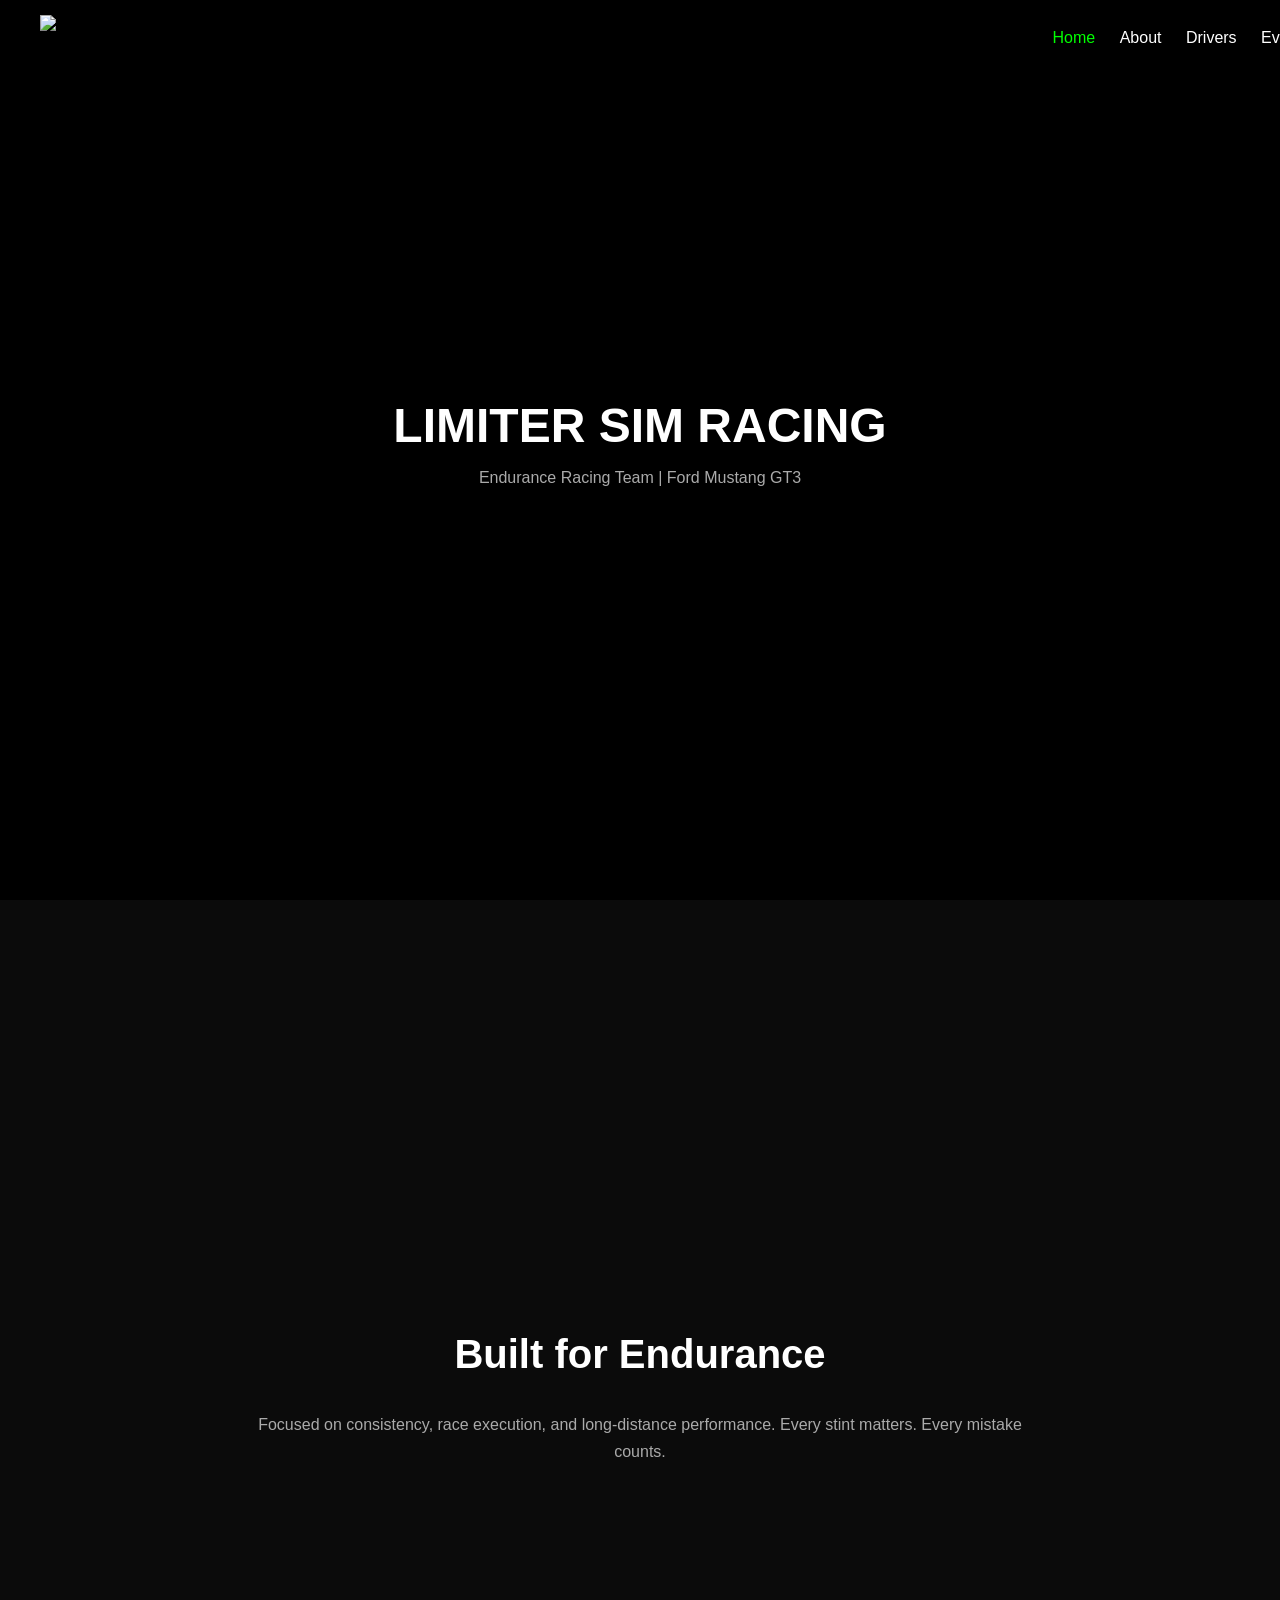
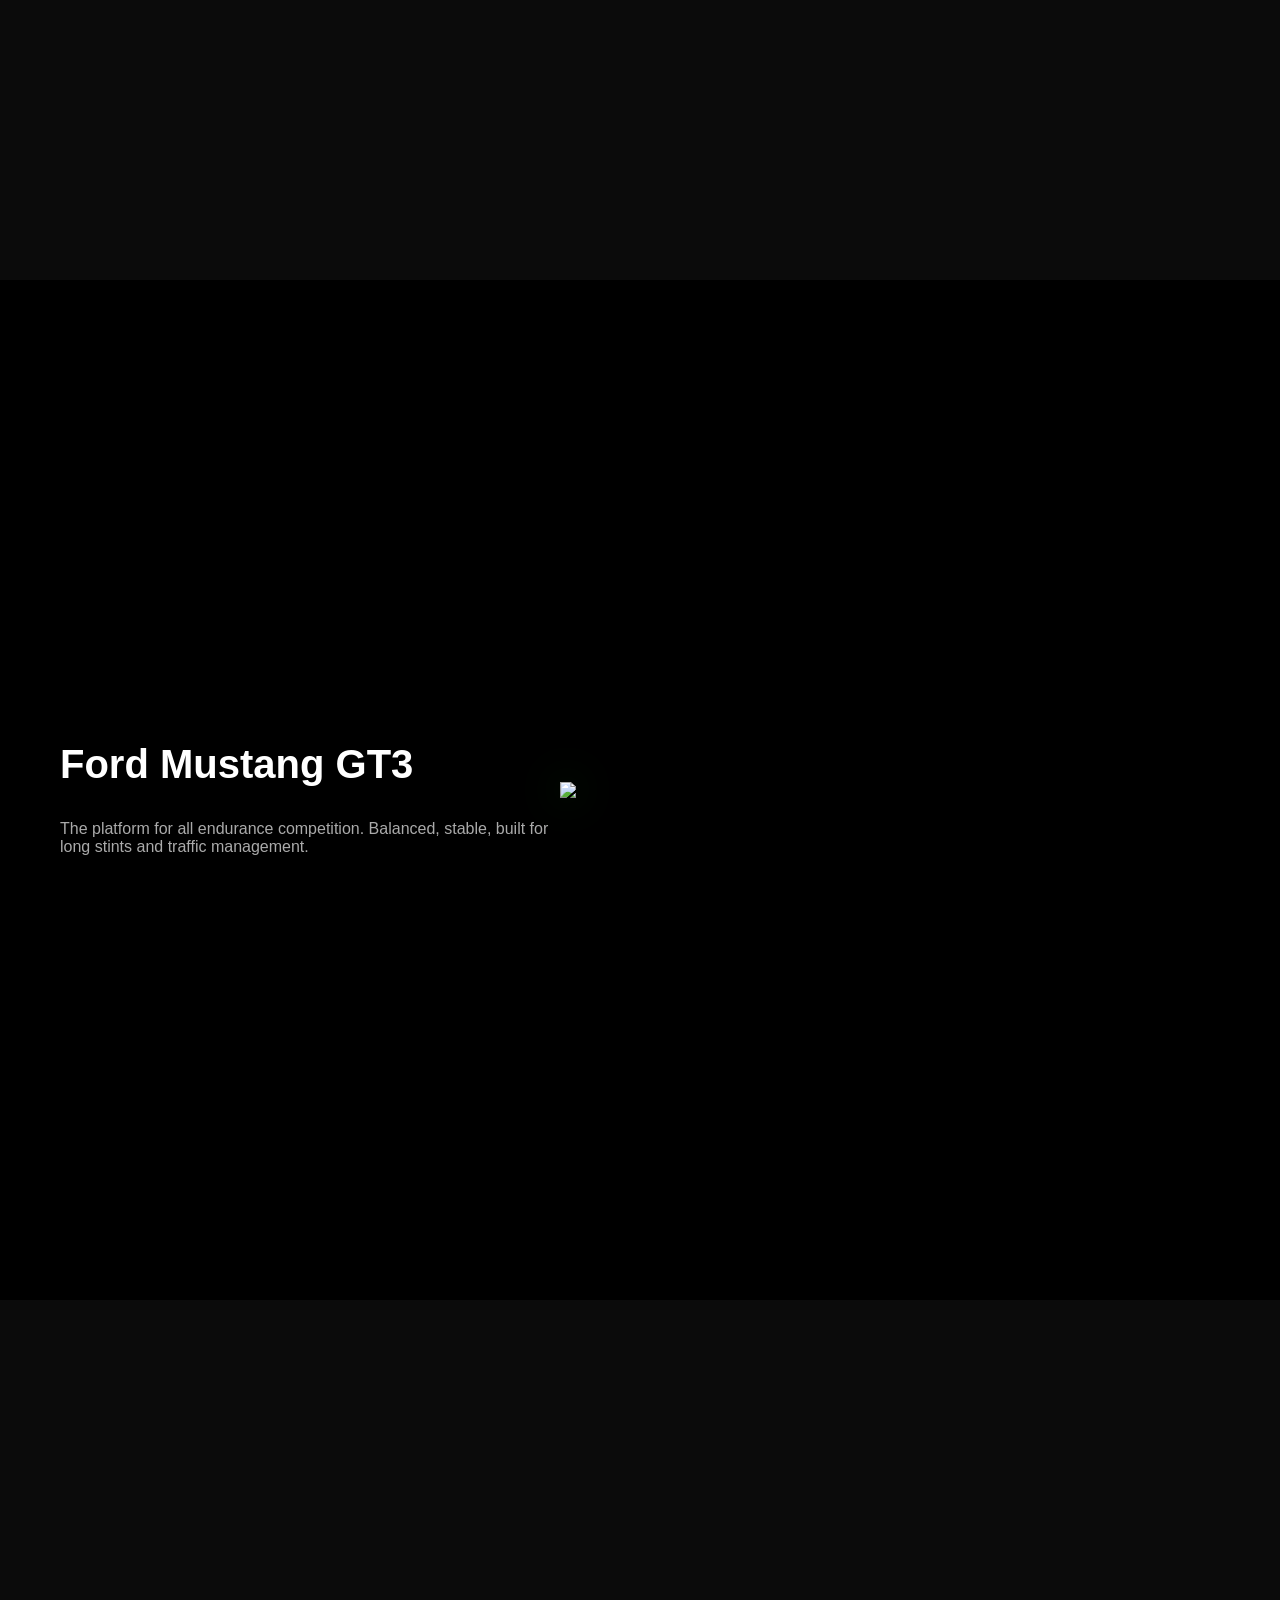
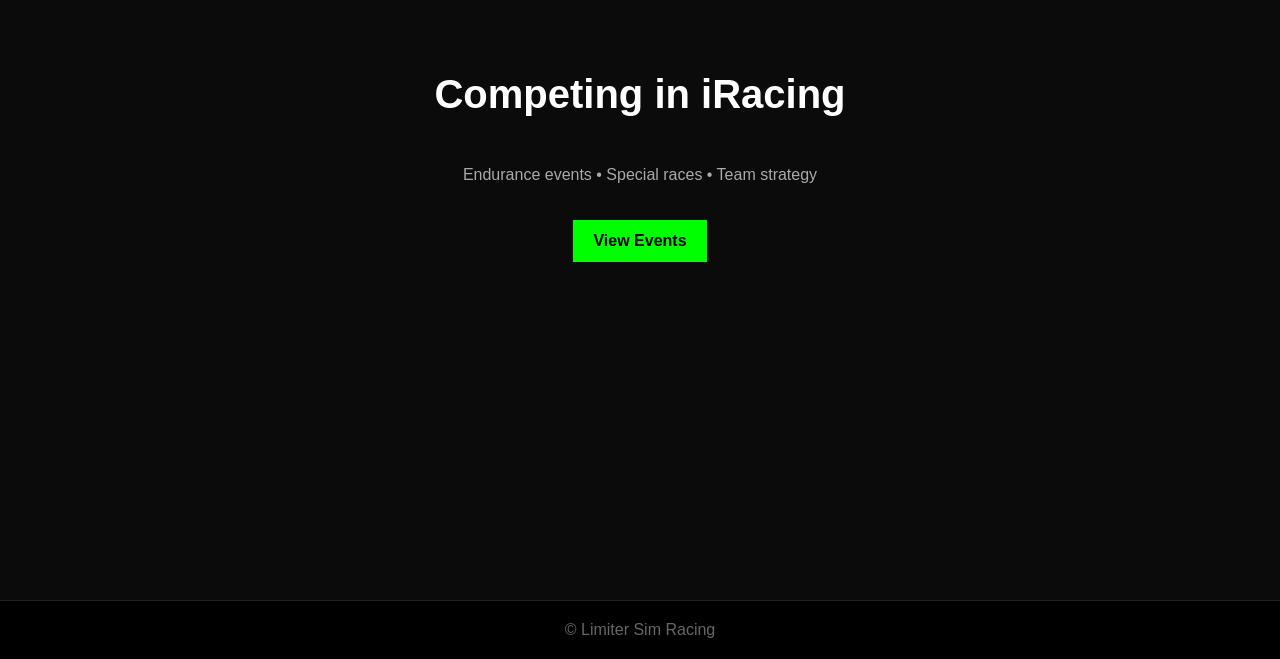
==== index.html @ 350b618d "Update index.html" ====
<!DOCTYPE html>
<html lang="en">
<head>
  <meta charset="UTF-8">
  <title>Limiter Sim Racing</title>
</head>

<body style="margin:0; font-family:Arial, sans-serif; background:black; color:white; overflow-x:hidden; scroll-snap-type:y mandatory;">

<!-- HEADER -->
<header style="
  position:fixed;
  top:0;
  left:0;
  width:100%;
  display:flex;
  justify-content:space-between;
  align-items:center;
  padding:15px 40px;
  background:rgba(0,0,0,0.6);
  backdrop-filter:blur(8px);
  z-index:10;
">

  <img src="https://i.imgur.com/E2GYcym.png" style="height:45px;">

  <nav>
    <a href="index.html" style="color:#00ff00; margin:0 10px; text-decoration:none;">Home</a>
    <a href="about.html" style="color:white; margin:0 10px; text-decoration:none;">About</a>
    <a href="drivers.html" style="color:white; margin:0 10px; text-decoration:none;">Drivers</a>
    <a href="events.html" style="color:white; margin:0 10px; text-decoration:none;">Events</a>
  </nav>

</header>

<!-- SLIDE 1 -->
<section style="
  height:100vh;
  scroll-snap-align:start;
  display:flex;
  align-items:center;
  justify-content:center;
  flex-direction:column;
  text-align:center;
  background:url('YOUR_MUSTANG_IMAGE_URL') center/cover no-repeat;
  position:relative;
">

  <div style="background:rgba(0,0,0,0.6); padding:40px; border-radius:10px;">
    <h1 style="font-size:3em; margin:0;">LIMITER SIM RACING</h1>
    <p style="color:#aaa;">Endurance Racing Team | Ford Mustang GT3</p>
  </div>

</section>

<!-- SLIDE 2 -->
<section style="
  height:100vh;
  scroll-snap-align:start;
  display:flex;
  align-items:center;
  justify-content:center;
  background:#0b0b0b;
  padding:40px;
">

  <div style="max-width:800px; text-align:center;">
    <h2 style="font-size:2.5em;">Built for Endurance</h2>
    <p style="color:#aaa; line-height:1.7;">
      Focused on consistency, race execution, and long-distance performance.
      Every stint matters. Every mistake counts.
    </p>
  </div>

</section>

<!-- SLIDE 3 -->
<section style="
  height:100vh;
  scroll-snap-align:start;
  display:flex;
  align-items:center;
  justify-content:space-between;
  padding:60px;
  background:#000;
">

  <div style="max-width:500px;">
    <h2 style="font-size:2.5em;">Ford Mustang GT3</h2>
    <p style="color:#aaa;">
      The platform for all endurance competition.
      Balanced, stable, built for long stints and traffic management.
    </p>
  </div>

  <img src="YOUR_MUSTANG_IMAGE_URL"
       style="width:60%; filter:drop-shadow(0 0 20px rgba(0,255,0,0.2));">

</section>

<!-- SLIDE 4 -->
<section style="
  height:100vh;
  scroll-snap-align:start;
  display:flex;
  align-items:center;
  justify-content:center;
  flex-direction:column;
  background:#0b0b0b;
">

  <h2 style="font-size:2.5em;">Competing in iRacing</h2>
  <p style="color:#aaa;">Endurance events • Special races • Team strategy</p>

  <a href="events.html" style="
    margin-top:20px;
    background:#00ff00;
    color:black;
    padding:12px 20px;
    text-decoration:none;
    font-weight:bold;
  ">View Events</a>

</section>

<!-- FOOTER -->
<section style="
  padding:20px;
  text-align:center;
  background:black;
  color:#666;
  border-top:1px solid #222;
">

  © Limiter Sim Racing

</section>

</body>
</html>
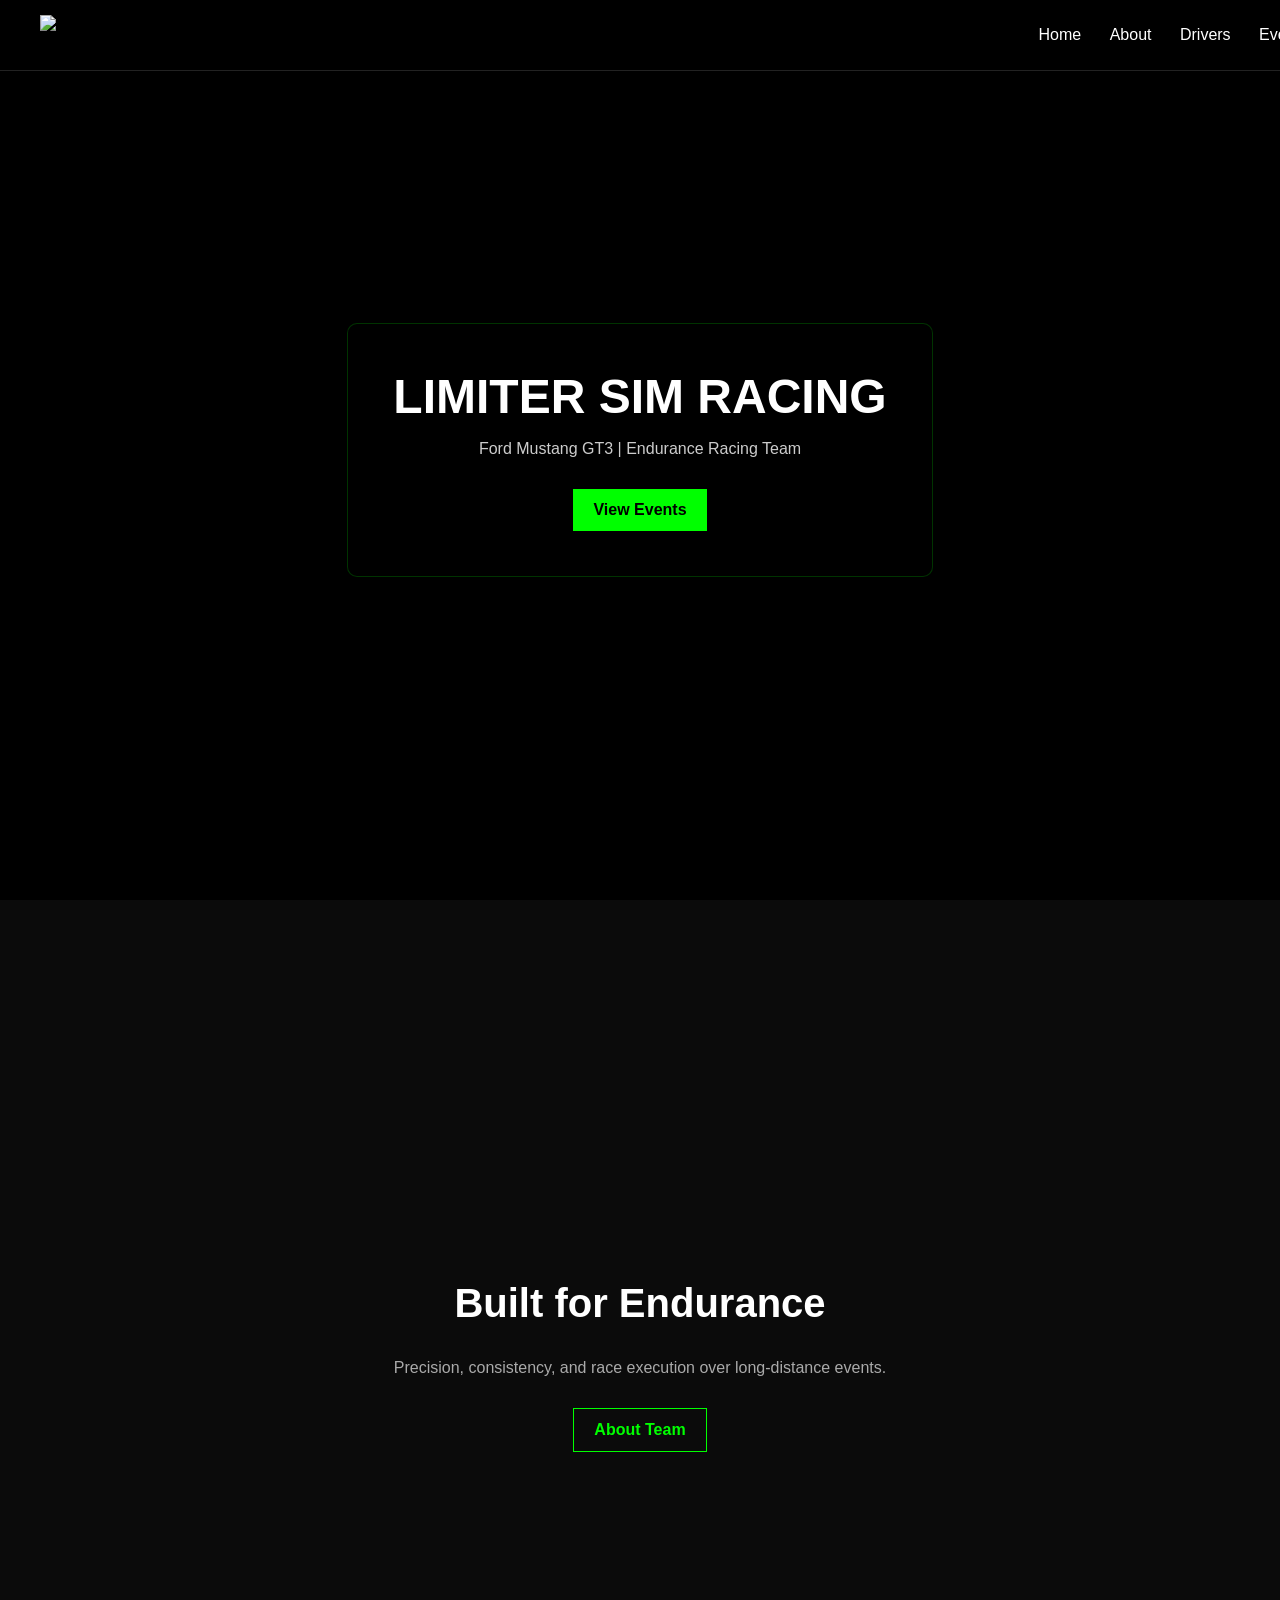
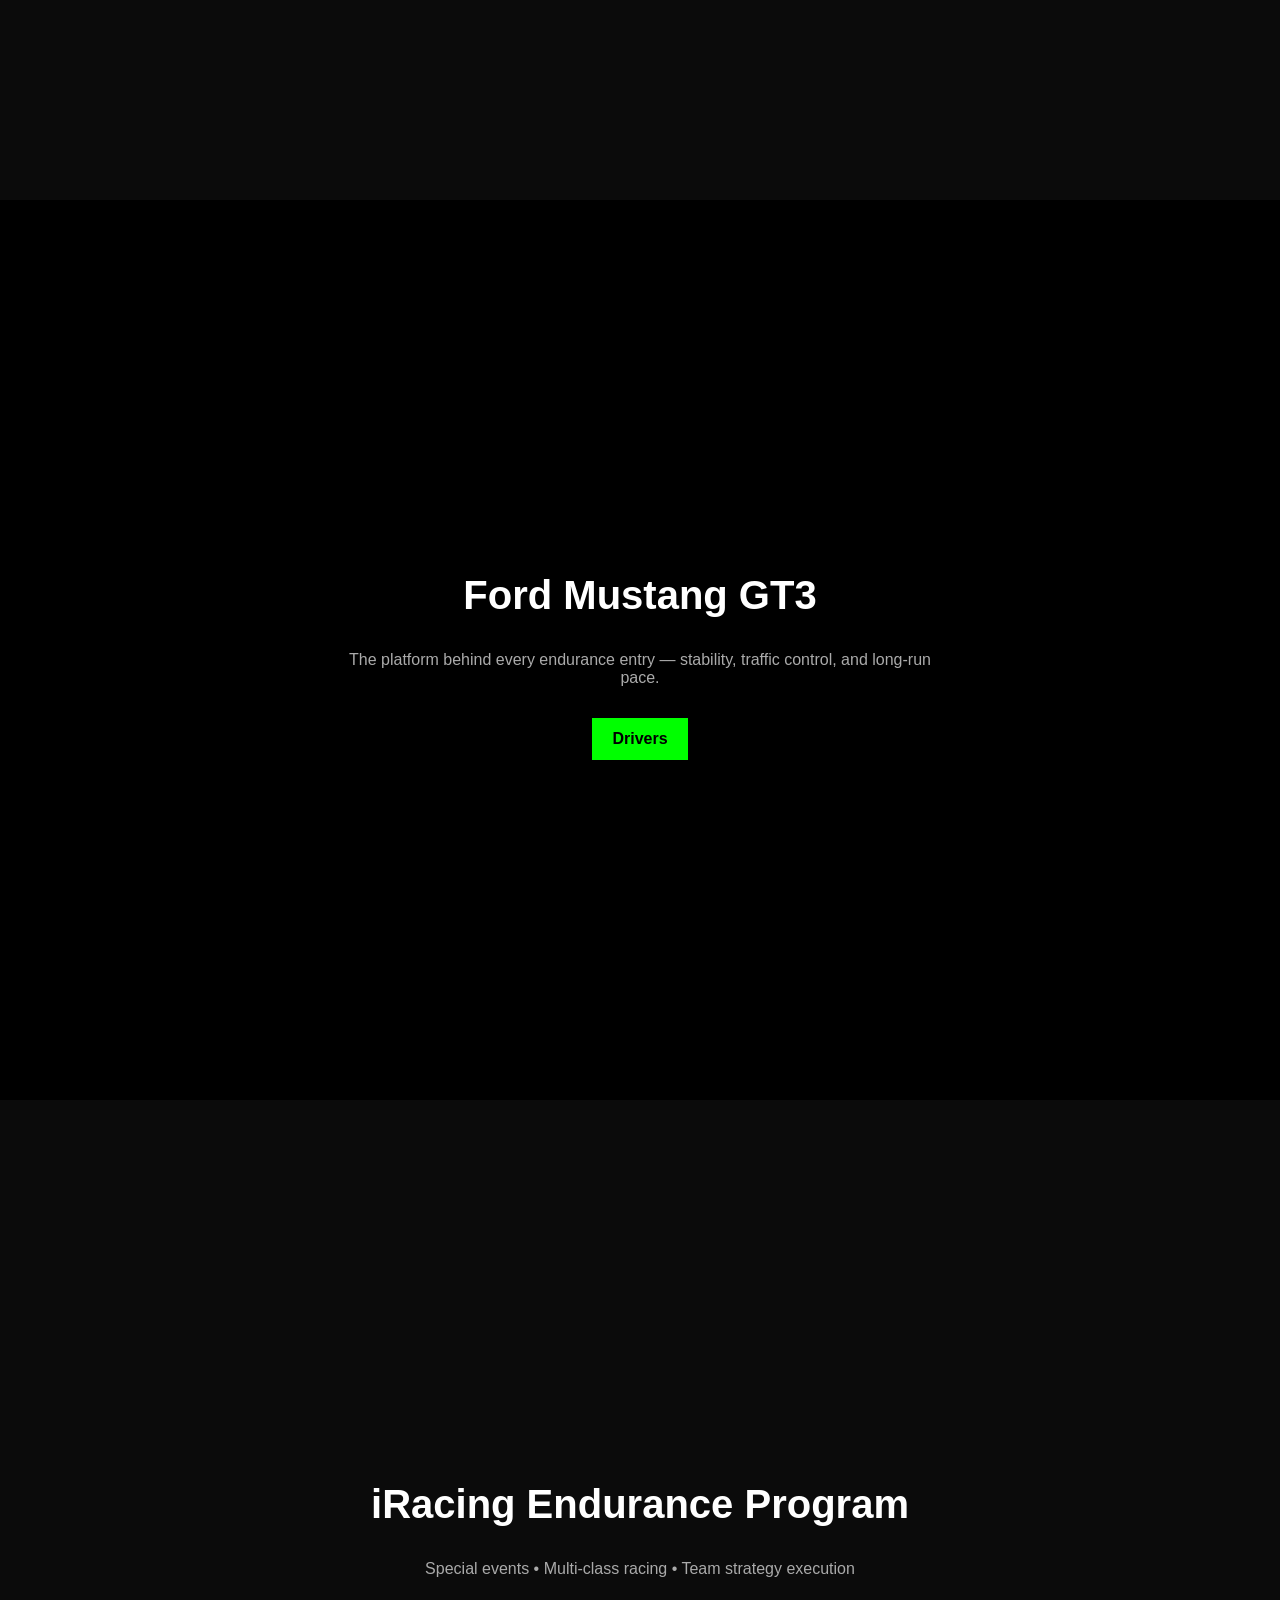
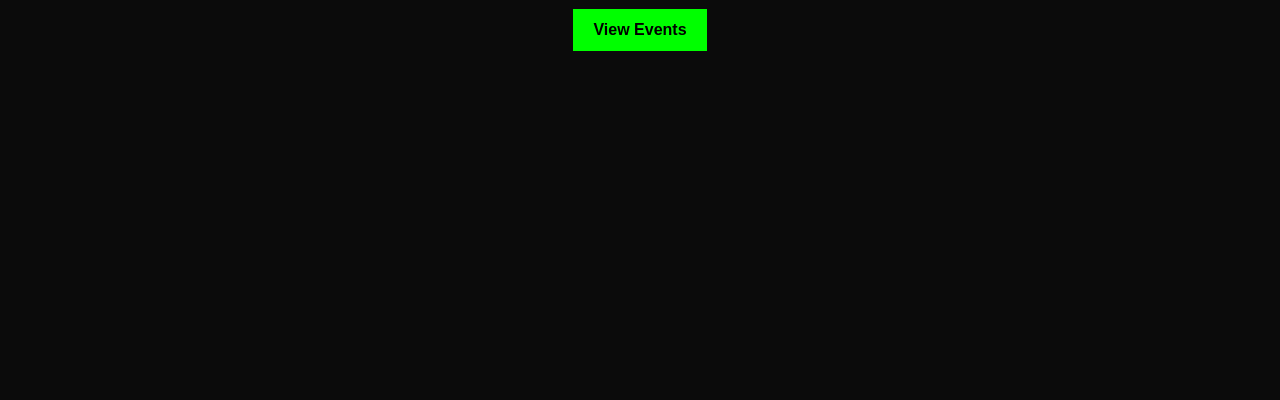
==== commit d9ded747: "Update index.html" ====
--- a/index.html
+++ b/index.html
@@ -1,139 +1,203 @@
 <!DOCTYPE html>
 <html lang="en">
 <head>
-  <meta charset="UTF-8">
-  <title>Limiter Sim Racing</title>
+<meta charset="UTF-8">
+<title>Limiter Sim Racing</title>
+
+<style>
+
+body {
+  margin: 0;
+  font-family: Arial, sans-serif;
+  background: black;
+  color: white;
+  overflow-x: hidden;
+  scroll-snap-type: y mandatory;
+}
+
+html {
+  scroll-behavior: smooth;
+}
+
+/* ---------- HEADER ---------- */
+header {
+  position: fixed;
+  top: 0;
+  width: 100%;
+  display: flex;
+  justify-content: space-between;
+  align-items: center;
+  padding: 15px 40px;
+  background: rgba(0,0,0,0.6);
+  backdrop-filter: blur(10px);
+  z-index: 10;
+  border-bottom: 1px solid #222;
+}
+
+nav a {
+  color: white;
+  margin: 0 12px;
+  text-decoration: none;
+  position: relative;
+  transition: 0.3s ease;
+}
+
+nav a::after {
+  content: "";
+  position: absolute;
+  left: 0;
+  bottom: -4px;
+  width: 0%;
+  height: 2px;
+  background: #00ff00;
+  transition: 0.3s ease;
+}
+
+nav a:hover {
+  color: #00ff00;
+  text-shadow: 0 0 10px #00ff00;
+}
+
+nav a:hover::after {
+  width: 100%;
+}
+
+/* ---------- SLIDES ---------- */
+section {
+  height: 100vh;
+  scroll-snap-align: start;
+  display: flex;
+  align-items: center;
+  justify-content: center;
+  text-align: center;
+
+  opacity: 0;
+  transform: translateY(30px);
+  animation: fadeIn 1s forwards;
+}
+
+section:nth-child(2) { animation-delay: 0.1s; }
+section:nth-child(3) { animation-delay: 0.2s; }
+section:nth-child(4) { animation-delay: 0.3s; }
+
+@keyframes fadeIn {
+  to { opacity: 1; transform: translateY(0); }
+}
+
+/* ---------- HERO IMAGE ---------- */
+.hero {
+  background: url('https://i.imgur.com/haM5LN7.png') center/cover no-repeat;
+  position: relative;
+}
+
+.overlay {
+  background: rgba(0,0,0,0.55);
+  padding: 45px;
+  border-radius: 10px;
+  border: 1px solid rgba(0,255,0,0.2);
+}
+
+/* ---------- BACKGROUNDS ---------- */
+.dark { background: #0b0b0b; }
+.black { background: black; }
+
+/* ---------- BUTTONS ---------- */
+.btn {
+  display: inline-block;
+  padding: 12px 20px;
+  margin-top: 15px;
+  text-decoration: none;
+  font-weight: bold;
+  transition: 0.3s ease;
+}
+
+.btn-green {
+  background: #00ff00;
+  color: black;
+}
+
+.btn-green:hover {
+  transform: translateY(-3px);
+  box-shadow: 0 0 18px rgba(0,255,0,0.4);
+}
+
+.btn-outline {
+  border: 1px solid #00ff00;
+  color: #00ff00;
+}
+
+.btn-outline:hover {
+  background: #00ff00;
+  color: black;
+  transform: translateY(-3px);
+  box-shadow: 0 0 18px rgba(0,255,0,0.4);
+}
+
+</style>
 </head>
 
-<body style="margin:0; font-family:Arial, sans-serif; background:black; color:white; overflow-x:hidden; scroll-snap-type:y mandatory;">
+<body>
 
 <!-- HEADER -->
-<header style="
-  position:fixed;
-  top:0;
-  left:0;
-  width:100%;
-  display:flex;
-  justify-content:space-between;
-  align-items:center;
-  padding:15px 40px;
-  background:rgba(0,0,0,0.6);
-  backdrop-filter:blur(8px);
-  z-index:10;
-">
-
-  <img src="https://i.imgur.com/E2GYcym.png" style="height:45px;">
+<header>
+
+  <img src="https://i.imgur.com/3GLnckE.png" style="height:40px;">
 
   <nav>
-    <a href="index.html" style="color:#00ff00; margin:0 10px; text-decoration:none;">Home</a>
-    <a href="about.html" style="color:white; margin:0 10px; text-decoration:none;">About</a>
-    <a href="drivers.html" style="color:white; margin:0 10px; text-decoration:none;">Drivers</a>
-    <a href="events.html" style="color:white; margin:0 10px; text-decoration:none;">Events</a>
+    <a href="index.html">Home</a>
+    <a href="about.html">About</a>
+    <a href="drivers.html">Drivers</a>
+    <a href="events.html">Events</a>
   </nav>
 
 </header>
 
-<!-- SLIDE 1 -->
-<section style="
-  height:100vh;
-  scroll-snap-align:start;
-  display:flex;
-  align-items:center;
-  justify-content:center;
-  flex-direction:column;
-  text-align:center;
-  background:url('YOUR_MUSTANG_IMAGE_URL') center/cover no-repeat;
-  position:relative;
-">
-
-  <div style="background:rgba(0,0,0,0.6); padding:40px; border-radius:10px;">
+<!-- SLIDE 1 (SPA HERO) -->
+<section class="hero">
+
+  <div class="overlay">
     <h1 style="font-size:3em; margin:0;">LIMITER SIM RACING</h1>
-    <p style="color:#aaa;">Endurance Racing Team | Ford Mustang GT3</p>
+    <p style="color:#ccc;">Ford Mustang GT3 | Endurance Racing Team</p>
+
+    <a href="events.html" class="btn btn-green">View Events</a>
   </div>
 
 </section>
 
 <!-- SLIDE 2 -->
-<section style="
-  height:100vh;
-  scroll-snap-align:start;
-  display:flex;
-  align-items:center;
-  justify-content:center;
-  background:#0b0b0b;
-  padding:40px;
-">
-
-  <div style="max-width:800px; text-align:center;">
+<section class="dark">
+  <div>
     <h2 style="font-size:2.5em;">Built for Endurance</h2>
-    <p style="color:#aaa; line-height:1.7;">
-      Focused on consistency, race execution, and long-distance performance.
-      Every stint matters. Every mistake counts.
+    <p style="color:#aaa; max-width:600px;">
+      Precision, consistency, and race execution over long-distance events.
     </p>
-  </div>
-
+
+    <a href="about.html" class="btn btn-outline">About Team</a>
+  </div>
 </section>
 
 <!-- SLIDE 3 -->
-<section style="
-  height:100vh;
-  scroll-snap-align:start;
-  display:flex;
-  align-items:center;
-  justify-content:space-between;
-  padding:60px;
-  background:#000;
-">
-
-  <div style="max-width:500px;">
+<section class="black">
+  <div>
     <h2 style="font-size:2.5em;">Ford Mustang GT3</h2>
+    <p style="color:#aaa; max-width:600px;">
+      The platform behind every endurance entry — stability, traffic control, and long-run pace.
+    </p>
+
+    <a href="drivers.html" class="btn btn-green">Drivers</a>
+  </div>
+</section>
+
+<!-- SLIDE 4 -->
+<section class="dark">
+  <div>
+    <h2 style="font-size:2.5em;">iRacing Endurance Program</h2>
     <p style="color:#aaa;">
-      The platform for all endurance competition.
-      Balanced, stable, built for long stints and traffic management.
+      Special events • Multi-class racing • Team strategy execution
     </p>
-  </div>
-
-  <img src="YOUR_MUSTANG_IMAGE_URL"
-       style="width:60%; filter:drop-shadow(0 0 20px rgba(0,255,0,0.2));">
-
-</section>
-
-<!-- SLIDE 4 -->
-<section style="
-  height:100vh;
-  scroll-snap-align:start;
-  display:flex;
-  align-items:center;
-  justify-content:center;
-  flex-direction:column;
-  background:#0b0b0b;
-">
-
-  <h2 style="font-size:2.5em;">Competing in iRacing</h2>
-  <p style="color:#aaa;">Endurance events • Special races • Team strategy</p>
-
-  <a href="events.html" style="
-    margin-top:20px;
-    background:#00ff00;
-    color:black;
-    padding:12px 20px;
-    text-decoration:none;
-    font-weight:bold;
-  ">View Events</a>
-
-</section>
-
-<!-- FOOTER -->
-<section style="
-  padding:20px;
-  text-align:center;
-  background:black;
-  color:#666;
-  border-top:1px solid #222;
-">
-
-  © Limiter Sim Racing
-
+
+    <a href="events.html" class="btn btn-green">View Events</a>
+  </div>
 </section>
 
 </body>
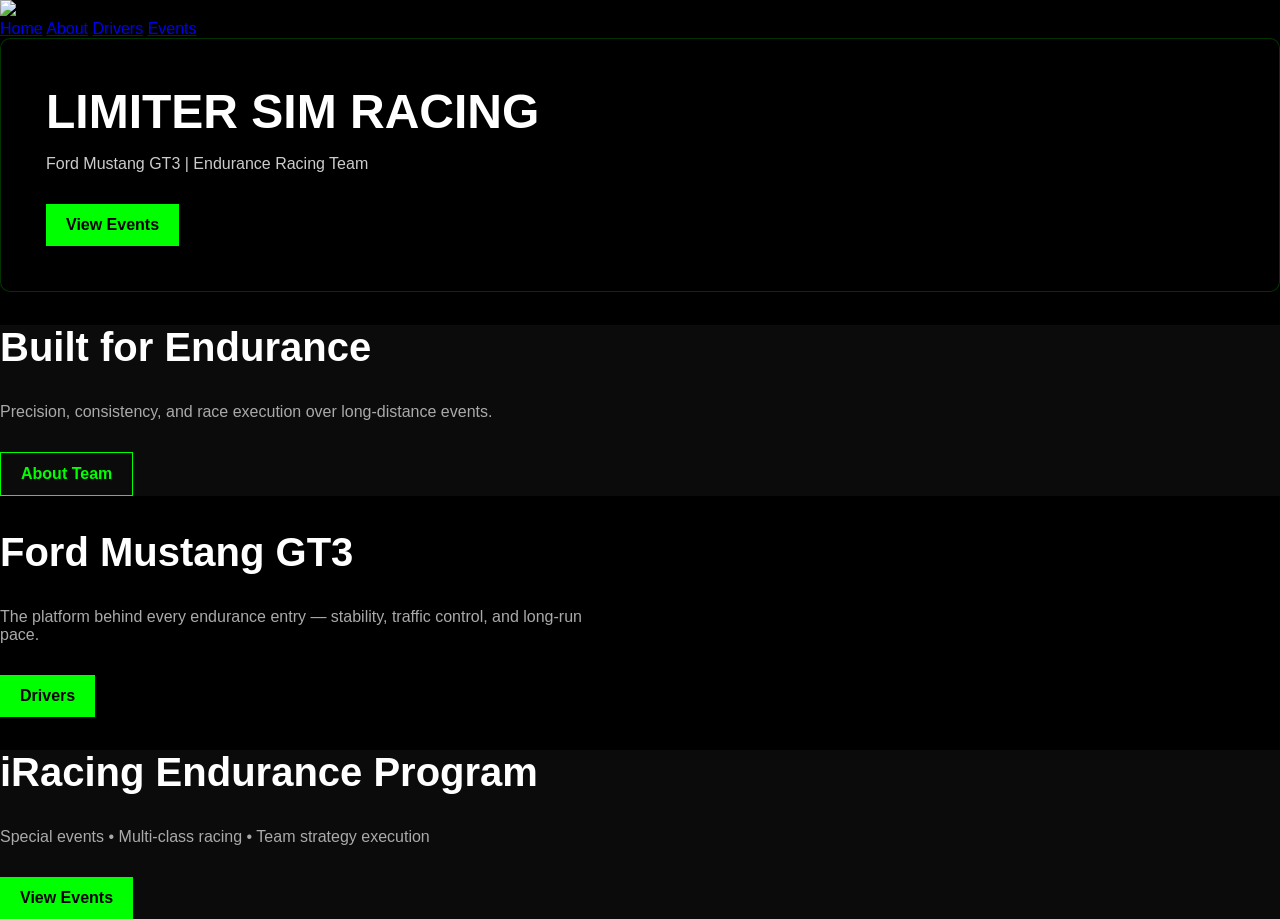
==== commit a68e2428: "Update index.html" ====
--- a/index.html
+++ b/index.html
@@ -19,48 +19,23 @@
   scroll-behavior: smooth;
 }
 
-/* ---------- HEADER ---------- */
-header {
-  position: fixed;
-  top: 0;
-  width: 100%;
-  display: flex;
-  justify-content: space-between;
-  align-items: center;
-  padding: 15px 40px;
-  background: rgba(0,0,0,0.6);
-  backdrop-filter: blur(10px);
-  z-index: 10;
-  border-bottom: 1px solid #222;
-}
+<header>
 
-nav a {
-  color: white;
-  margin: 0 12px;
-  text-decoration: none;
-  position: relative;
-  transition: 0.3s ease;
-}
+  <!-- TEAM LOGO (LEFT) -->
+  <img src="https://i.imgur.com/E2GYcym.png" style="height:45px;">
 
-nav a::after {
-  content: "";
-  position: absolute;
-  left: 0;
-  bottom: -4px;
-  width: 0%;
-  height: 2px;
-  background: #00ff00;
-  transition: 0.3s ease;
-}
+  <!-- NAV -->
+  <nav>
+    <a href="index.html">Home</a>
+    <a href="about.html">About</a>
+    <a href="drivers.html">Drivers</a>
+    <a href="events.html">Events</a>
+  </nav>
 
-nav a:hover {
-  color: #00ff00;
-  text-shadow: 0 0 10px #00ff00;
-}
-
-nav a:hover::after {
-  width: 100%;
-}
+  <!-- OEM / PARTNER BADGE (RIGHT) -->
+  <img src="https://i.imgur.com/3GLnckE.png"
+       style="height:28px; opacity:0.8;">
+</header>
 
 /* ---------- SLIDES ---------- */
 section {
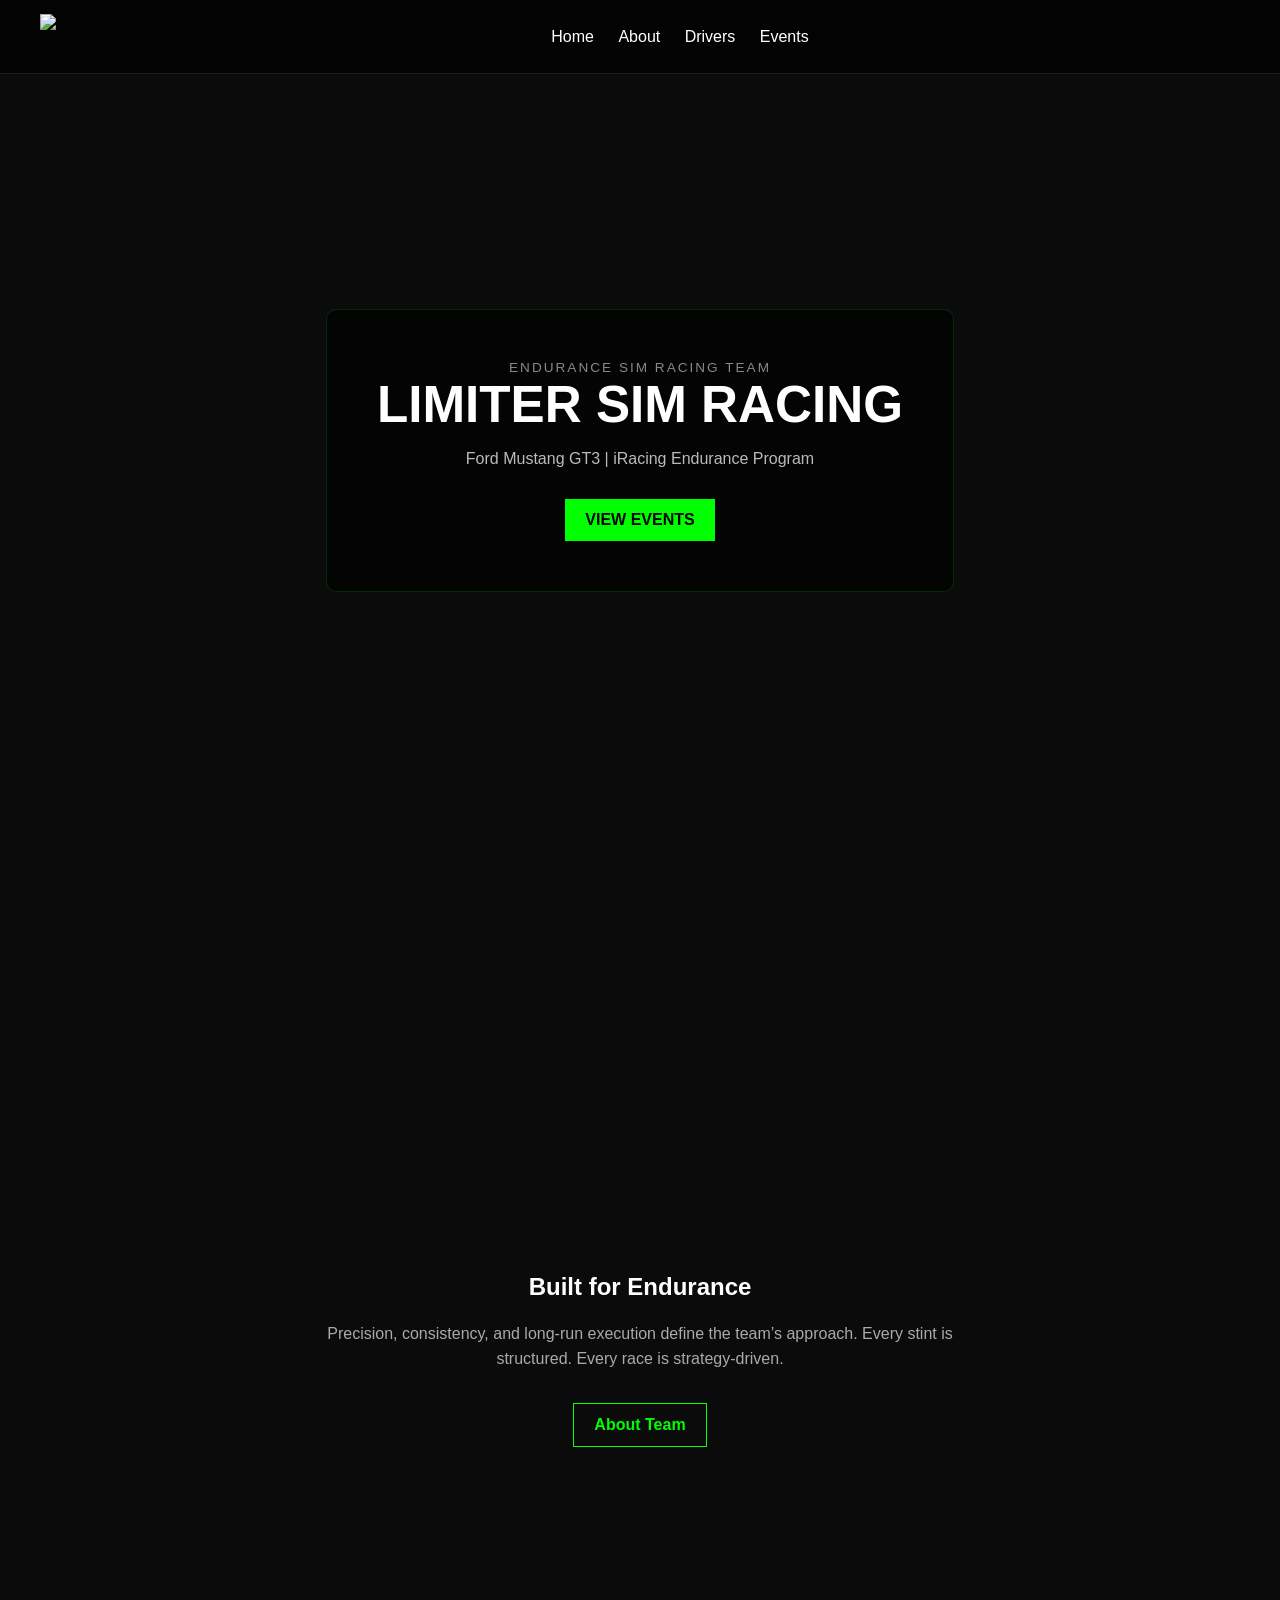
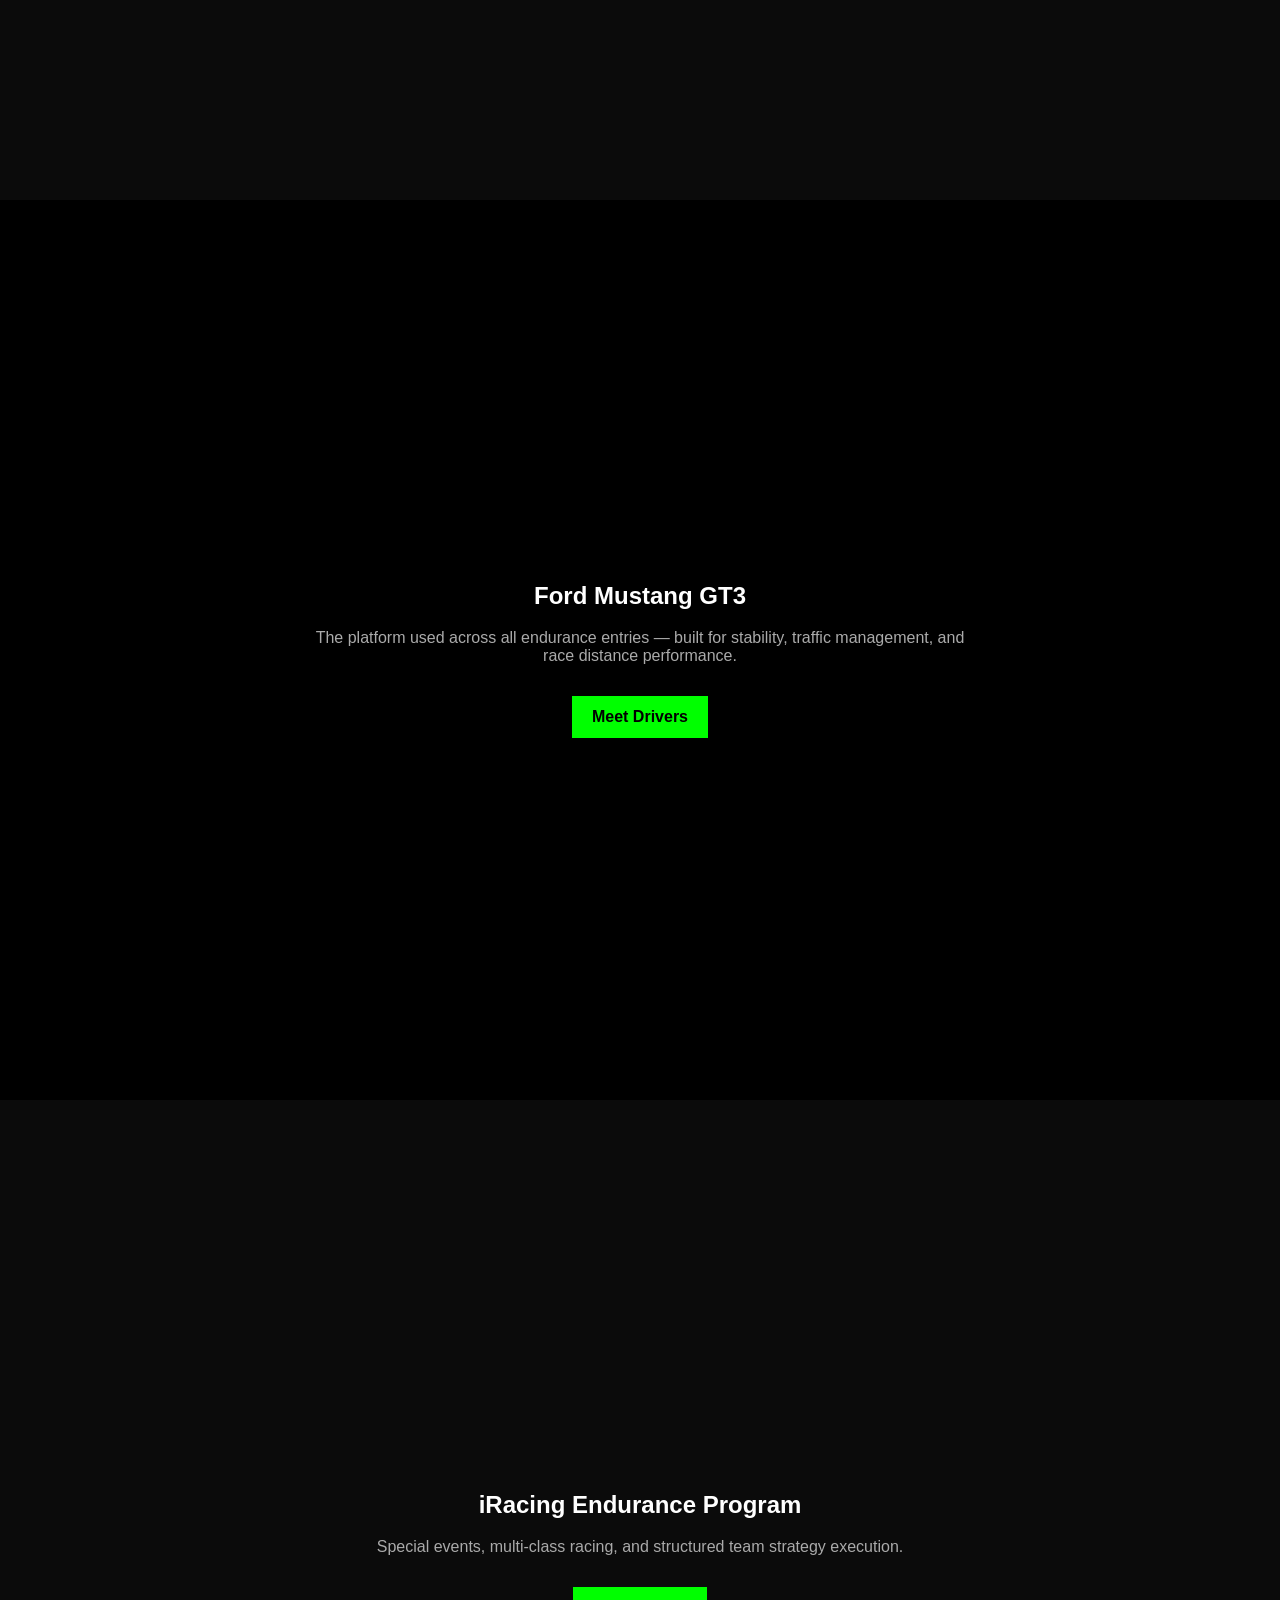
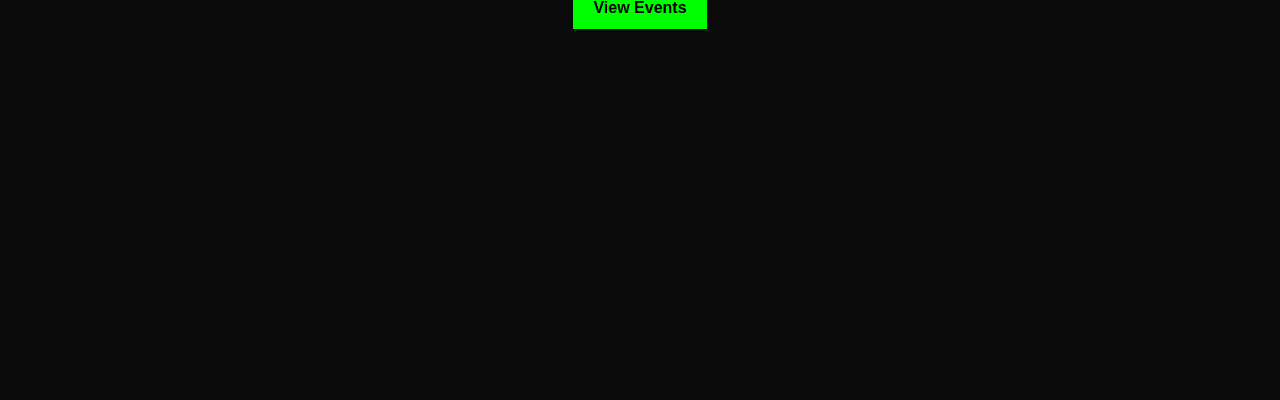
==== commit 543507a9: "Update index.html" ====
--- a/index.html
+++ b/index.html
@@ -9,22 +9,156 @@
 body {
   margin: 0;
   font-family: Arial, sans-serif;
-  background: black;
+  background: #0b0b0b;
   color: white;
+  scroll-snap-type: y mandatory;
   overflow-x: hidden;
-  scroll-snap-type: y mandatory;
-}
-
+}
+
+/* smooth scroll */
 html {
   scroll-behavior: smooth;
 }
 
+/* ---------- HEADER ---------- */
+header {
+  position: fixed;
+  top: 0;
+  width: 100%;
+  display: flex;
+  align-items: center;
+  justify-content: space-between;
+  padding: 14px 40px;
+  background: rgba(0,0,0,0.65);
+  backdrop-filter: blur(10px);
+  border-bottom: 1px solid #1f1f1f;
+  z-index: 10;
+}
+
+.left, .right {
+  display: flex;
+  align-items: center;
+  gap: 20px;
+}
+
+/* nav */
+nav a {
+  color: white;
+  text-decoration: none;
+  margin: 0 10px;
+  position: relative;
+  transition: 0.3s ease;
+}
+
+nav a:hover {
+  color: #00ff00;
+  text-shadow: 0 0 10px #00ff00;
+}
+
+nav a::after {
+  content: "";
+  position: absolute;
+  bottom: -5px;
+  left: 0;
+  width: 0%;
+  height: 2px;
+  background: #00ff00;
+  transition: 0.3s ease;
+}
+
+nav a:hover::after {
+  width: 100%;
+}
+
+/* ---------- SECTIONS ---------- */
+section {
+  height: 100vh;
+  scroll-snap-align: start;
+  display: flex;
+  align-items: center;
+  justify-content: center;
+  position: relative;
+}
+
+/* ---------- HERO ---------- */
+.hero {
+  background: url('https://i.imgur.com/haM5LN7.png') center/cover no-repeat;
+}
+
+.overlay {
+  background: rgba(0,0,0,0.55);
+  padding: 50px;
+  text-align: center;
+  border-radius: 10px;
+  border: 1px solid rgba(0,255,0,0.15);
+}
+
+.overlay h1 {
+  font-size: 3.2em;
+  margin: 0;
+}
+
+.overlay p {
+  color: #bbb;
+}
+
+/* ---------- OTHER SECTIONS ---------- */
+.dark { background: #0b0b0b; }
+.black { background: #000; }
+
+/* ---------- BUTTONS ---------- */
+.btn {
+  display: inline-block;
+  padding: 12px 20px;
+  margin-top: 15px;
+  font-weight: bold;
+  text-decoration: none;
+  transition: 0.3s ease;
+}
+
+.btn-green {
+  background: #00ff00;
+  color: black;
+}
+
+.btn-green:hover {
+  transform: translateY(-3px);
+  box-shadow: 0 0 20px rgba(0,255,0,0.4);
+}
+
+.btn-outline {
+  border: 1px solid #00ff00;
+  color: #00ff00;
+}
+
+.btn-outline:hover {
+  background: #00ff00;
+  color: black;
+  transform: translateY(-3px);
+  box-shadow: 0 0 20px rgba(0,255,0,0.4);
+}
+
+/* ---------- SMALL TAG ---------- */
+.tag {
+  font-size: 0.85em;
+  letter-spacing: 2px;
+  color: #888;
+}
+
+</style>
+</head>
+
+<body>
+
+<!-- HEADER -->
 <header>
 
-  <!-- TEAM LOGO (LEFT) -->
-  <img src="https://i.imgur.com/E2GYcym.png" style="height:45px;">
-
-  <!-- NAV -->
+  <!-- LEFT: TEAM -->
+  <div class="left">
+    <img src="https://i.imgur.com/E2GYcym.png" style="height:45px;">
+  </div>
+
+  <!-- CENTER NAV -->
   <nav>
     <a href="index.html">Home</a>
     <a href="about.html">About</a>
@@ -32,145 +166,56 @@
     <a href="events.html">Events</a>
   </nav>
 
-  <!-- OEM / PARTNER BADGE (RIGHT) -->
-  <img src="https://i.imgur.com/3GLnckE.png"
-       style="height:28px; opacity:0.8;">
+  <!-- RIGHT: OEM BADGE -->
+  <div class="right">
+    <img src="https://i.imgur.com/3GLnckE.png" style="height:28px; opacity:0.85;">
+  </div>
+
 </header>
 
-/* ---------- SLIDES ---------- */
-section {
-  height: 100vh;
-  scroll-snap-align: start;
-  display: flex;
-  align-items: center;
-  justify-content: center;
-  text-align: center;
-
-  opacity: 0;
-  transform: translateY(30px);
-  animation: fadeIn 1s forwards;
-}
-
-section:nth-child(2) { animation-delay: 0.1s; }
-section:nth-child(3) { animation-delay: 0.2s; }
-section:nth-child(4) { animation-delay: 0.3s; }
-
-@keyframes fadeIn {
-  to { opacity: 1; transform: translateY(0); }
-}
-
-/* ---------- HERO IMAGE ---------- */
-.hero {
-  background: url('https://i.imgur.com/haM5LN7.png') center/cover no-repeat;
-  position: relative;
-}
-
-.overlay {
-  background: rgba(0,0,0,0.55);
-  padding: 45px;
-  border-radius: 10px;
-  border: 1px solid rgba(0,255,0,0.2);
-}
-
-/* ---------- BACKGROUNDS ---------- */
-.dark { background: #0b0b0b; }
-.black { background: black; }
-
-/* ---------- BUTTONS ---------- */
-.btn {
-  display: inline-block;
-  padding: 12px 20px;
-  margin-top: 15px;
-  text-decoration: none;
-  font-weight: bold;
-  transition: 0.3s ease;
-}
-
-.btn-green {
-  background: #00ff00;
-  color: black;
-}
-
-.btn-green:hover {
-  transform: translateY(-3px);
-  box-shadow: 0 0 18px rgba(0,255,0,0.4);
-}
-
-.btn-outline {
-  border: 1px solid #00ff00;
-  color: #00ff00;
-}
-
-.btn-outline:hover {
-  background: #00ff00;
-  color: black;
-  transform: translateY(-3px);
-  box-shadow: 0 0 18px rgba(0,255,0,0.4);
-}
-
-</style>
-</head>
-
-<body>
-
-<!-- HEADER -->
-<header>
-
-  <img src="https://i.imgur.com/3GLnckE.png" style="height:40px;">
-
-  <nav>
-    <a href="index.html">Home</a>
-    <a href="about.html">About</a>
-    <a href="drivers.html">Drivers</a>
-    <a href="events.html">Events</a>
-  </nav>
-
-</header>
-
-<!-- SLIDE 1 (SPA HERO) -->
+<!-- HERO -->
 <section class="hero">
 
   <div class="overlay">
-    <h1 style="font-size:3em; margin:0;">LIMITER SIM RACING</h1>
-    <p style="color:#ccc;">Ford Mustang GT3 | Endurance Racing Team</p>
-
-    <a href="events.html" class="btn btn-green">View Events</a>
-  </div>
-
-</section>
-
-<!-- SLIDE 2 -->
+    <div class="tag">ENDURANCE SIM RACING TEAM</div>
+    <h1>LIMITER SIM RACING</h1>
+    <p>Ford Mustang GT3 | iRacing Endurance Program</p>
+
+    <a href="events.html" class="btn btn-green">VIEW EVENTS</a>
+  </div>
+
+</section>
+
+<!-- SECTION 2 -->
 <section class="dark">
-  <div>
-    <h2 style="font-size:2.5em;">Built for Endurance</h2>
-    <p style="color:#aaa; max-width:600px;">
-      Precision, consistency, and race execution over long-distance events.
+  <div style="text-align:center; max-width:650px;">
+    <h2>Built for Endurance</h2>
+    <p style="color:#aaa; line-height:1.6;">
+      Precision, consistency, and long-run execution define the team’s approach.
+      Every stint is structured. Every race is strategy-driven.
     </p>
-
     <a href="about.html" class="btn btn-outline">About Team</a>
   </div>
 </section>
 
-<!-- SLIDE 3 -->
+<!-- SECTION 3 -->
 <section class="black">
-  <div>
-    <h2 style="font-size:2.5em;">Ford Mustang GT3</h2>
-    <p style="color:#aaa; max-width:600px;">
-      The platform behind every endurance entry — stability, traffic control, and long-run pace.
+  <div style="text-align:center; max-width:650px;">
+    <h2>Ford Mustang GT3</h2>
+    <p style="color:#aaa;">
+      The platform used across all endurance entries — built for stability, traffic management, and race distance performance.
     </p>
-
-    <a href="drivers.html" class="btn btn-green">Drivers</a>
-  </div>
-</section>
-
-<!-- SLIDE 4 -->
+    <a href="drivers.html" class="btn btn-green">Meet Drivers</a>
+  </div>
+</section>
+
+<!-- SECTION 4 -->
 <section class="dark">
-  <div>
-    <h2 style="font-size:2.5em;">iRacing Endurance Program</h2>
+  <div style="text-align:center; max-width:650px;">
+    <h2>iRacing Endurance Program</h2>
     <p style="color:#aaa;">
-      Special events • Multi-class racing • Team strategy execution
+      Special events, multi-class racing, and structured team strategy execution.
     </p>
-
     <a href="events.html" class="btn btn-green">View Events</a>
   </div>
 </section>
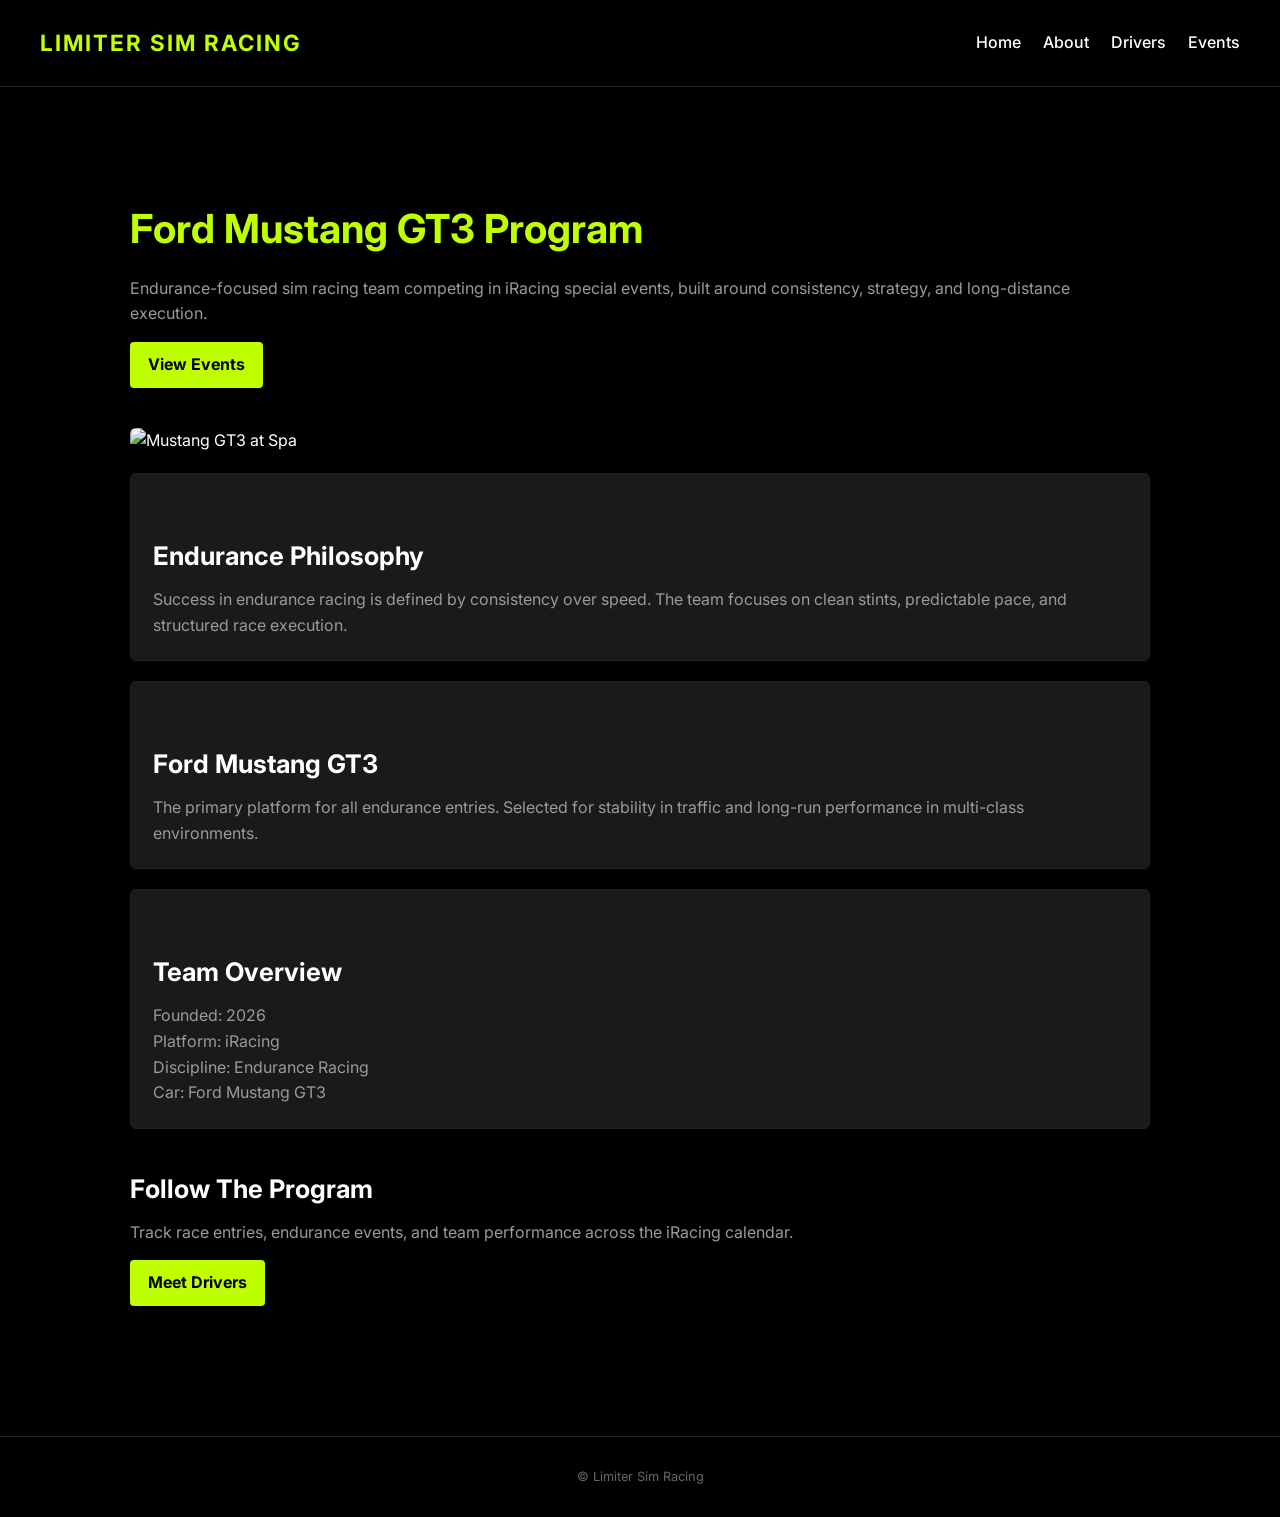
==== commit 9284e1f3: "Update index.html" ====
--- a/index.html
+++ b/index.html
@@ -1,224 +1,85 @@
 <!DOCTYPE html>
 <html lang="en">
 <head>
-<meta charset="UTF-8">
-<title>Limiter Sim Racing</title>
-
-<style>
-
-body {
-  margin: 0;
-  font-family: Arial, sans-serif;
-  background: #0b0b0b;
-  color: white;
-  scroll-snap-type: y mandatory;
-  overflow-x: hidden;
-}
-
-/* smooth scroll */
-html {
-  scroll-behavior: smooth;
-}
-
-/* ---------- HEADER ---------- */
-header {
-  position: fixed;
-  top: 0;
-  width: 100%;
-  display: flex;
-  align-items: center;
-  justify-content: space-between;
-  padding: 14px 40px;
-  background: rgba(0,0,0,0.65);
-  backdrop-filter: blur(10px);
-  border-bottom: 1px solid #1f1f1f;
-  z-index: 10;
-}
-
-.left, .right {
-  display: flex;
-  align-items: center;
-  gap: 20px;
-}
-
-/* nav */
-nav a {
-  color: white;
-  text-decoration: none;
-  margin: 0 10px;
-  position: relative;
-  transition: 0.3s ease;
-}
-
-nav a:hover {
-  color: #00ff00;
-  text-shadow: 0 0 10px #00ff00;
-}
-
-nav a::after {
-  content: "";
-  position: absolute;
-  bottom: -5px;
-  left: 0;
-  width: 0%;
-  height: 2px;
-  background: #00ff00;
-  transition: 0.3s ease;
-}
-
-nav a:hover::after {
-  width: 100%;
-}
-
-/* ---------- SECTIONS ---------- */
-section {
-  height: 100vh;
-  scroll-snap-align: start;
-  display: flex;
-  align-items: center;
-  justify-content: center;
-  position: relative;
-}
-
-/* ---------- HERO ---------- */
-.hero {
-  background: url('https://i.imgur.com/haM5LN7.png') center/cover no-repeat;
-}
-
-.overlay {
-  background: rgba(0,0,0,0.55);
-  padding: 50px;
-  text-align: center;
-  border-radius: 10px;
-  border: 1px solid rgba(0,255,0,0.15);
-}
-
-.overlay h1 {
-  font-size: 3.2em;
-  margin: 0;
-}
-
-.overlay p {
-  color: #bbb;
-}
-
-/* ---------- OTHER SECTIONS ---------- */
-.dark { background: #0b0b0b; }
-.black { background: #000; }
-
-/* ---------- BUTTONS ---------- */
-.btn {
-  display: inline-block;
-  padding: 12px 20px;
-  margin-top: 15px;
-  font-weight: bold;
-  text-decoration: none;
-  transition: 0.3s ease;
-}
-
-.btn-green {
-  background: #00ff00;
-  color: black;
-}
-
-.btn-green:hover {
-  transform: translateY(-3px);
-  box-shadow: 0 0 20px rgba(0,255,0,0.4);
-}
-
-.btn-outline {
-  border: 1px solid #00ff00;
-  color: #00ff00;
-}
-
-.btn-outline:hover {
-  background: #00ff00;
-  color: black;
-  transform: translateY(-3px);
-  box-shadow: 0 0 20px rgba(0,255,0,0.4);
-}
-
-/* ---------- SMALL TAG ---------- */
-.tag {
-  font-size: 0.85em;
-  letter-spacing: 2px;
-  color: #888;
-}
-
-</style>
+  <meta charset="UTF-8">
+  <title>Limiter Sim Racing</title>
+  <link rel="stylesheet" href="style.css">
 </head>
 
 <body>
 
-<!-- HEADER -->
 <header>
+  <div class="logo">LIMITER SIM RACING</div>
 
-  <!-- LEFT: TEAM -->
-  <div class="left">
-    <img src="https://i.imgur.com/E2GYcym.png" style="height:45px;">
-  </div>
-
-  <!-- CENTER NAV -->
   <nav>
     <a href="index.html">Home</a>
     <a href="about.html">About</a>
     <a href="drivers.html">Drivers</a>
     <a href="events.html">Events</a>
   </nav>
-
-  <!-- RIGHT: OEM BADGE -->
-  <div class="right">
-    <img src="https://i.imgur.com/3GLnckE.png" style="height:28px; opacity:0.85;">
-  </div>
-
 </header>
 
-<!-- HERO -->
-<section class="hero">
+<main>
 
-  <div class="overlay">
-    <div class="tag">ENDURANCE SIM RACING TEAM</div>
-    <h1>LIMITER SIM RACING</h1>
-    <p>Ford Mustang GT3 | iRacing Endurance Program</p>
+  <!-- HERO -->
+  <section>
+    <h1>Ford Mustang GT3 Program</h1>
 
-    <a href="events.html" class="btn btn-green">VIEW EVENTS</a>
-  </div>
+    <p>
+      Endurance-focused sim racing team competing in iRacing special events,
+      built around consistency, strategy, and long-distance execution.
+    </p>
 
-</section>
+    <a class="button" href="events.html">View Events</a>
+  </section>
 
-<!-- SECTION 2 -->
-<section class="dark">
-  <div style="text-align:center; max-width:650px;">
-    <h2>Built for Endurance</h2>
-    <p style="color:#aaa; line-height:1.6;">
-      Precision, consistency, and long-run execution define the team’s approach.
-      Every stint is structured. Every race is strategy-driven.
+  <!-- HERO IMAGE -->
+  <section>
+    <img src="https://i.imgur.com/haM5LN7.png" alt="Mustang GT3 at Spa">
+  </section>
+
+  <!-- TEAM PHILOSOPHY -->
+  <section class="card">
+    <h2>Endurance Philosophy</h2>
+    <p>
+      Success in endurance racing is defined by consistency over speed.
+      The team focuses on clean stints, predictable pace, and structured race execution.
     </p>
-    <a href="about.html" class="btn btn-outline">About Team</a>
-  </div>
-</section>
+  </section>
 
-<!-- SECTION 3 -->
-<section class="black">
-  <div style="text-align:center; max-width:650px;">
+  <!-- PROGRAM -->
+  <section class="card">
     <h2>Ford Mustang GT3</h2>
-    <p style="color:#aaa;">
-      The platform used across all endurance entries — built for stability, traffic management, and race distance performance.
+    <p>
+      The primary platform for all endurance entries.
+      Selected for stability in traffic and long-run performance in multi-class environments.
     </p>
-    <a href="drivers.html" class="btn btn-green">Meet Drivers</a>
-  </div>
-</section>
+  </section>
 
-<!-- SECTION 4 -->
-<section class="dark">
-  <div style="text-align:center; max-width:650px;">
-    <h2>iRacing Endurance Program</h2>
-    <p style="color:#aaa;">
-      Special events, multi-class racing, and structured team strategy execution.
+  <!-- TEAM INFO -->
+  <section class="card">
+    <h2>Team Overview</h2>
+    <p>Founded: 2026</p>
+    <p>Platform: iRacing</p>
+    <p>Discipline: Endurance Racing</p>
+    <p>Car: Ford Mustang GT3</p>
+  </section>
+
+  <!-- CALL TO ACTION -->
+  <section>
+    <h2>Follow The Program</h2>
+    <p>
+      Track race entries, endurance events, and team performance across the iRacing calendar.
     </p>
-    <a href="events.html" class="btn btn-green">View Events</a>
-  </div>
-</section>
+
+    <a class="button" href="drivers.html">Meet Drivers</a>
+  </section>
+
+</main>
+
+<footer>
+  © Limiter Sim Racing
+</footer>
 
 </body>
 </html>
--- a/style.css
+++ b/style.css
@@ -0,0 +1,179 @@
+@import url('https://fonts.googleapis.com/css2?family=Inter:wght@300;500;700&display=swap');
+
+:root {
+  --lime: #BFFF00;
+  --black: #000000;
+  --dark: #0b0b0b;
+  --gray: #1a1a1a;
+  --text: #ffffff;
+  --muted: #9a9a9a;
+  --border: #222;
+}
+
+* {
+  margin: 0;
+  padding: 0;
+  box-sizing: border-box;
+}
+
+body {
+  font-family: 'Inter', sans-serif;
+  background: var(--black);
+  color: var(--text);
+  line-height: 1.6;
+}
+
+/* =========================
+   HEADER (MOTORSPORT STYLE)
+========================= */
+
+header {
+  display: flex;
+  justify-content: space-between;
+  align-items: center;
+  padding: 25px 40px;
+  border-bottom: 1px solid var(--border);
+  background: rgba(0,0,0,0.8);
+  backdrop-filter: blur(10px);
+  position: sticky;
+  top: 0;
+  z-index: 100;
+}
+
+.logo {
+  font-size: 1.4rem;
+  font-weight: 700;
+  color: var(--lime);
+  letter-spacing: 2px;
+}
+
+/* NAV */
+nav a {
+  color: var(--text);
+  text-decoration: none;
+  margin-left: 18px;
+  font-weight: 500;
+  position: relative;
+  transition: 0.3s ease;
+}
+
+/* underline animation */
+nav a::after {
+  content: "";
+  position: absolute;
+  left: 0;
+  bottom: -6px;
+  width: 0%;
+  height: 2px;
+  background: var(--lime);
+  transition: 0.3s ease;
+}
+
+nav a:hover {
+  color: var(--lime);
+}
+
+nav a:hover::after {
+  width: 100%;
+}
+
+/* =========================
+   MAIN LAYOUT
+========================= */
+
+main {
+  padding: 70px 40px;
+  max-width: 1100px;
+  margin: auto;
+}
+
+/* =========================
+   TYPOGRAPHY
+========================= */
+
+h1 {
+  color: var(--lime);
+  font-size: 2.5rem;
+  margin-bottom: 15px;
+}
+
+h2 {
+  margin-top: 40px;
+  margin-bottom: 10px;
+  font-size: 1.6rem;
+}
+
+p {
+  color: var(--muted);
+  font-size: 1rem;
+}
+
+/* =========================
+   CARDS (GT TEAM STYLE)
+========================= */
+
+.card {
+  background: var(--gray);
+  border: 1px solid var(--border);
+  padding: 22px;
+  margin-top: 20px;
+  border-radius: 6px;
+  transition: 0.3s ease;
+}
+
+.card:hover {
+  transform: translateY(-4px);
+  border-color: var(--lime);
+  box-shadow: 0 0 20px rgba(191,255,0,0.08);
+}
+
+/* =========================
+   BUTTONS (MOTORSPORT CTA)
+========================= */
+
+.button {
+  display: inline-block;
+  margin-top: 15px;
+  padding: 10px 18px;
+  text-decoration: none;
+  font-weight: 700;
+  background: var(--lime);
+  color: var(--black);
+  border-radius: 4px;
+  transition: 0.3s ease;
+}
+
+.button:hover {
+  transform: translateY(-3px);
+  box-shadow: 0 0 18px rgba(191,255,0,0.4);
+}
+
+/* =========================
+   SECTIONS (CLEAN SPACING)
+========================= */
+
+section {
+  margin-top: 40px;
+}
+
+/* =========================
+   IMAGES
+========================= */
+
+img {
+  max-width: 100%;
+  border-radius: 6px;
+}
+
+/* =========================
+   FOOTER
+========================= */
+
+footer {
+  padding: 30px;
+  border-top: 1px solid var(--border);
+  font-size: 0.8rem;
+  text-align: center;
+  color: #666;
+  margin-top: 60px;
+}
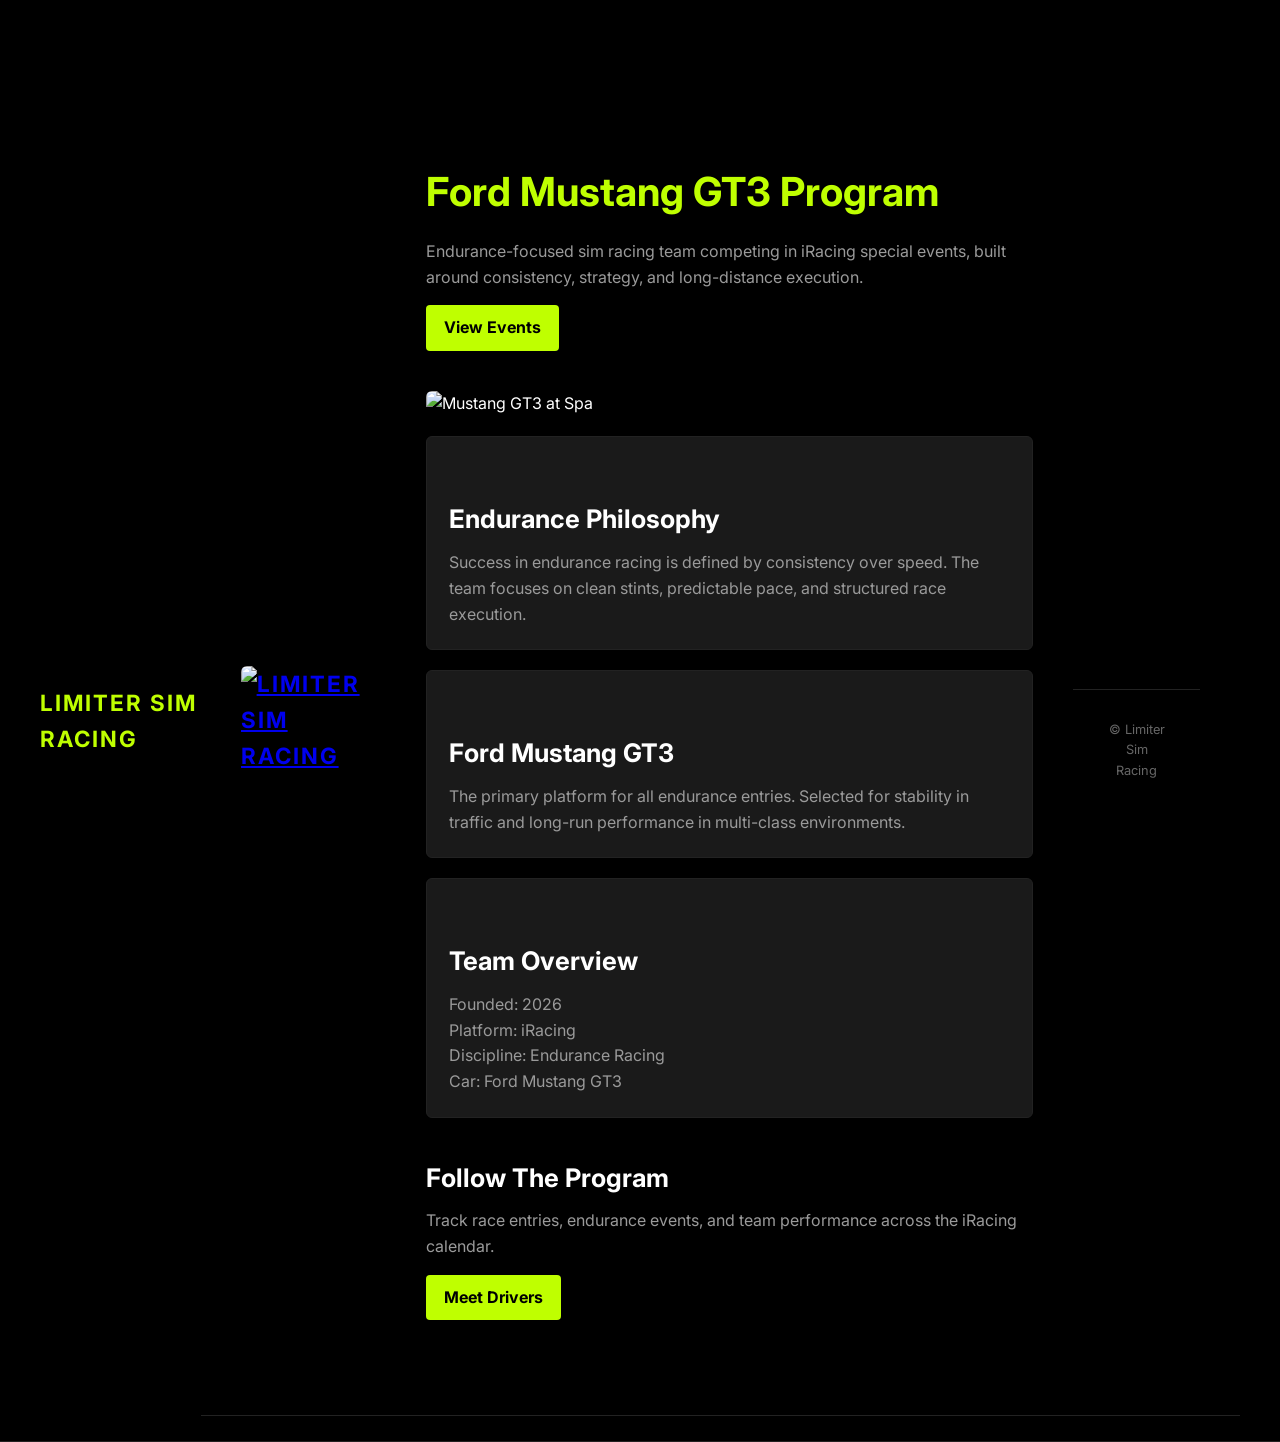
==== commit 5177f29e: "Update index.html" ====
--- a/index.html
+++ b/index.html
@@ -11,13 +11,12 @@
 <header>
   <div class="logo">LIMITER SIM RACING</div>
 
-  <nav>
-    <a href="index.html">Home</a>
-    <a href="about.html">About</a>
-    <a href="drivers.html">Drivers</a>
-    <a href="events.html">Events</a>
-  </nav>
-</header>
+<header>
+  <div class="logo">
+    <a href="index.html">
+      <img src="https://i.imgur.com/E2GYcym.png" alt="LIMITER SIM RACING" style="height:60px;">
+    </a>
+  </div>
 
 <main>
 
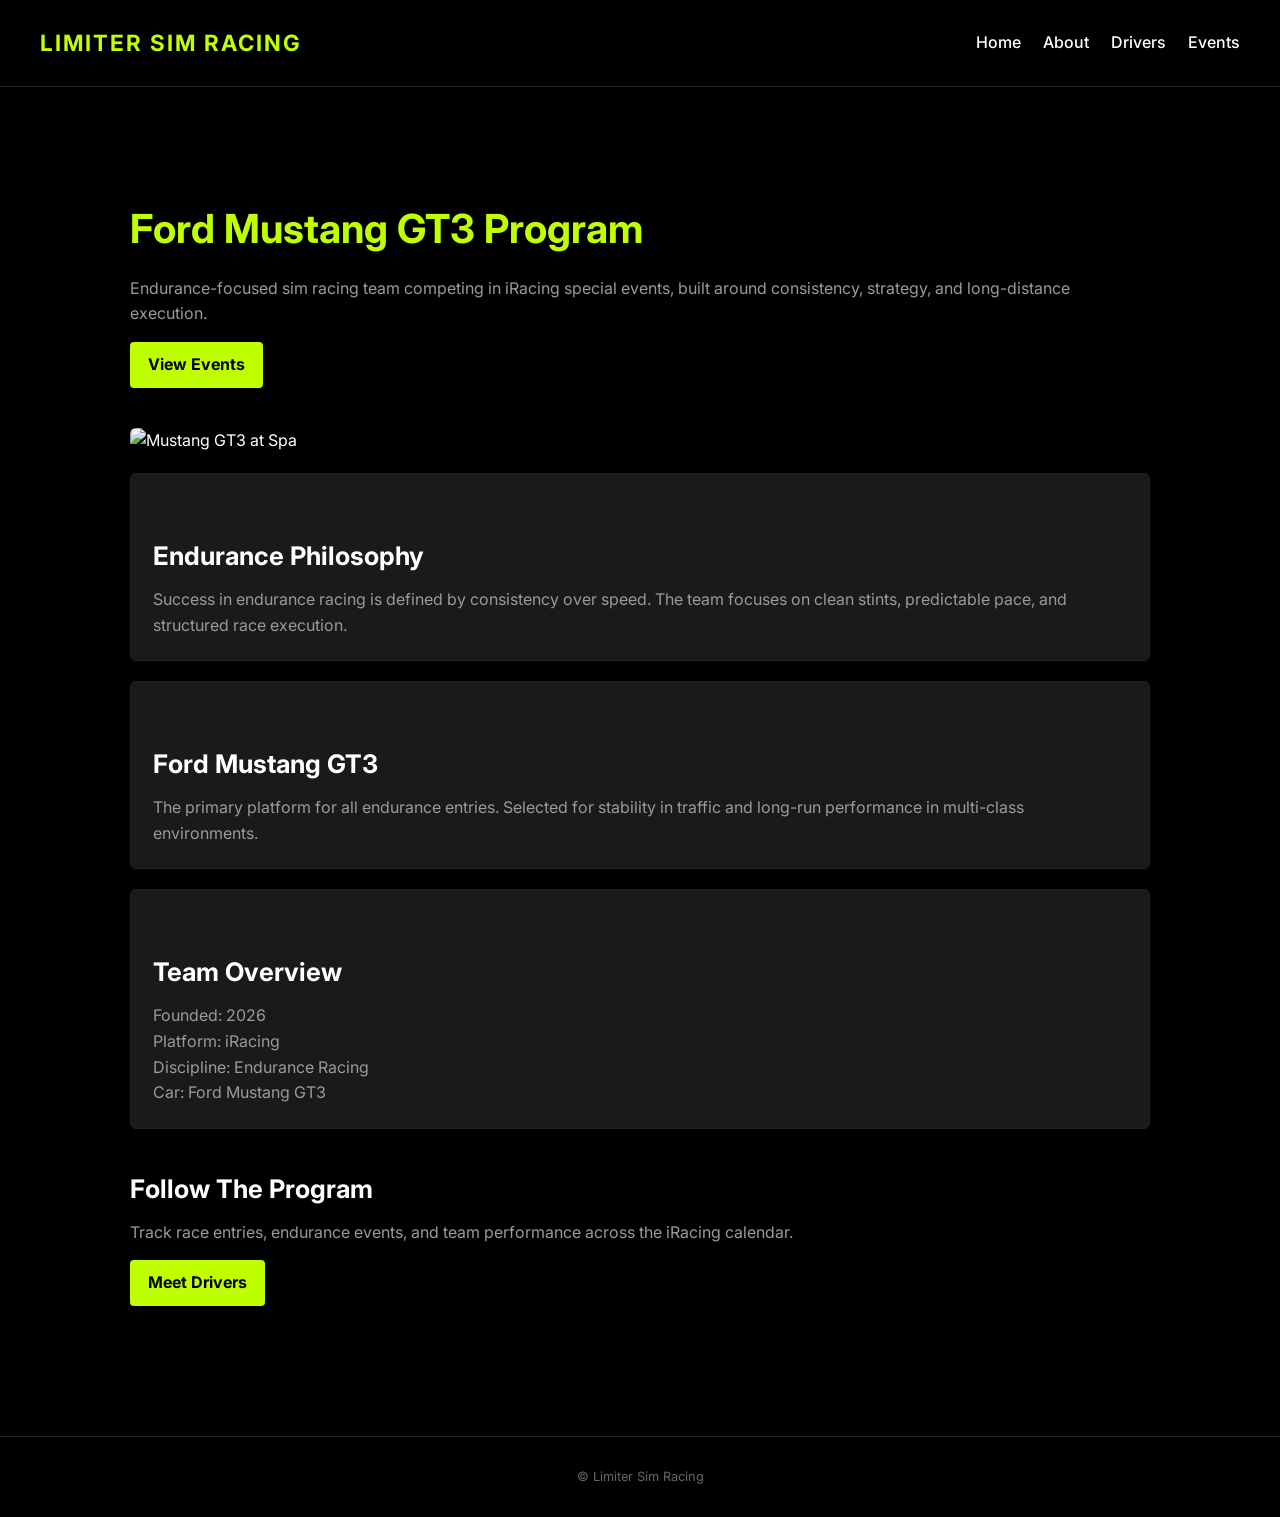
==== commit 557bc04e: "Update index.html" ====
--- a/index.html
+++ b/index.html
@@ -11,12 +11,13 @@
 <header>
   <div class="logo">LIMITER SIM RACING</div>
 
-<header>
-  <div class="logo">
-    <a href="index.html">
-      <img src="https://i.imgur.com/E2GYcym.png" alt="LIMITER SIM RACING" style="height:60px;">
-    </a>
-  </div>
+  <nav>
+    <a href="index.html">Home</a>
+    <a href="about.html">About</a>
+    <a href="drivers.html">Drivers</a>
+    <a href="events.html">Events</a>
+  </nav>
+</header>
 
 <main>
 
